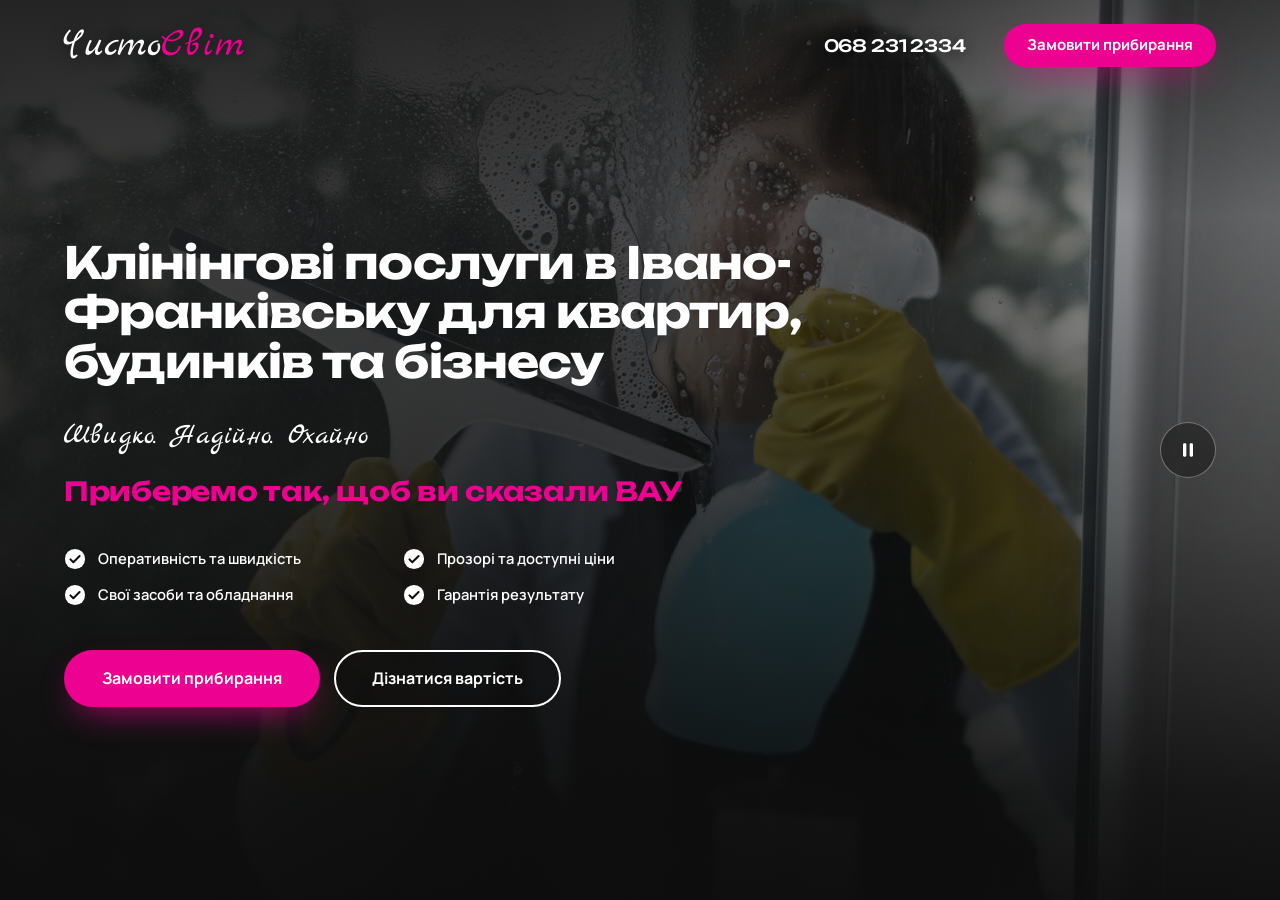
==== index.html @ 73d583f7 "feat: hero section for ChystoSvit cleaning site Full-bleed background video with poster fallback, of" ====
<!DOCTYPE html>
<html lang="uk">
<head>
  <meta charset="utf-8">
  <meta name="viewport" content="width=device-width, initial-scale=1">
  <title>ЧистоСвіт — клінінгові послуги в Івано-Франківську</title>
  <meta name="description" content="Комплексні клінінгові послуги в Івано-Франківську для квартир, будинків та бізнесу. Свої засоби та обладнання, прозорі ціни, гарантія результату.">

  <link rel="preconnect" href="https://fonts.googleapis.com">
  <link rel="preconnect" href="https://fonts.gstatic.com" crossorigin>
  <link href="https://fonts.googleapis.com/css2?family=Unbounded:wght@400;500;600;700;800&family=Manrope:wght@400;500;600;700;800&family=Marck+Script&display=swap" rel="stylesheet">

  <link rel="stylesheet" href="css/base.css">
  <link rel="stylesheet" href="css/styles.css">
</head>
<body>

<div class="cs-scope">

  <!-- ====================== Хедер ====================== -->
  <header class="cs-header">
    <div class="cs-shell cs-header__inner">
      <a class="cs-logo" href="#top">Чисто<b>Світ</b></a>
      <span class="cs-header__spacer"></span>
      <a class="cs-header__phone" href="tel:+380682312334">068 231 2334</a>
      <a class="cs-btn cs-btn--primary cs-btn--sm" href="#order"><span>Замовити прибирання</span></a>
    </div>
  </header>

  <!-- ====================== Перший екран ====================== -->
  <section class="cs-hero" id="top">

    <div class="cs-hero__media">
      <video
        class="cs-hero__video"
        autoplay
        muted
        loop
        playsinline
        preload="metadata"
        poster="assets/img/hero-poster.jpg"
        aria-hidden="true"
        tabindex="-1">
        <source src="assets/video/hero.mp4" type="video/mp4">
      </video>
    </div>

    <div class="cs-hero__scrim" aria-hidden="true"></div>

    <div class="cs-hero__body">
      <div class="cs-shell">
        <div class="cs-hero__copy">

          <h1 class="cs-hero__title">
            Клінінгові послуги в Івано-Франківську
            для квартир, будинків та бізнесу
          </h1>

          <p class="cs-hero__tagline">Швидко. Надійно. Охайно</p>

          <p class="cs-hero__claim">Приберемо так, щоб ви сказали ВАУ</p>

          <ul class="cs-bullets">
            <li>
              <svg viewBox="0 0 24 24" fill="none" aria-hidden="true"><circle cx="12" cy="12" r="11" fill="#fff"/><path d="M7 12.4l3.2 3.2L17 8.8" stroke="#0D0D0D" stroke-width="2.2" stroke-linecap="round" stroke-linejoin="round"/></svg>
              Оперативність та швидкість
            </li>
            <li>
              <svg viewBox="0 0 24 24" fill="none" aria-hidden="true"><circle cx="12" cy="12" r="11" fill="#fff"/><path d="M7 12.4l3.2 3.2L17 8.8" stroke="#0D0D0D" stroke-width="2.2" stroke-linecap="round" stroke-linejoin="round"/></svg>
              Прозорі та доступні ціни
            </li>
            <li>
              <svg viewBox="0 0 24 24" fill="none" aria-hidden="true"><circle cx="12" cy="12" r="11" fill="#fff"/><path d="M7 12.4l3.2 3.2L17 8.8" stroke="#0D0D0D" stroke-width="2.2" stroke-linecap="round" stroke-linejoin="round"/></svg>
              Свої засоби та обладнання
            </li>
            <li>
              <svg viewBox="0 0 24 24" fill="none" aria-hidden="true"><circle cx="12" cy="12" r="11" fill="#fff"/><path d="M7 12.4l3.2 3.2L17 8.8" stroke="#0D0D0D" stroke-width="2.2" stroke-linecap="round" stroke-linejoin="round"/></svg>
              Гарантія результату
            </li>
          </ul>

          <div class="cs-hero__actions">
            <a class="cs-btn cs-btn--primary" href="#order"><span>Замовити прибирання</span></a>
            <a class="cs-btn cs-btn--ghost" href="#prices"><span>Дізнатися вартість</span></a>
          </div>

        </div>
      </div>
    </div>

    <button class="cs-videobtn" type="button" aria-pressed="false" aria-label="Зупинити відео">
      <svg class="cs-icon-pause" viewBox="0 0 24 24" fill="currentColor" aria-hidden="true"><rect x="6" y="4" width="4" height="16" rx="1.4"/><rect x="14" y="4" width="4" height="16" rx="1.4"/></svg>
      <svg class="cs-icon-play" viewBox="0 0 24 24" fill="currentColor" aria-hidden="true"><path d="M7 4.6l12 7.4-12 7.4z"/></svg>
    </button>

  </section>

</div>

<script>
  (function () {
    var video = document.querySelector('.cs-hero__video');
    var btn = document.querySelector('.cs-videobtn');
    if (!video || !btn) return;

    function sync(paused) {
      btn.setAttribute('aria-pressed', paused ? 'true' : 'false');
      btn.setAttribute('aria-label', paused ? 'Відтворити відео' : 'Зупинити відео');
    }

    btn.addEventListener('click', function () {
      if (video.paused) { video.play(); } else { video.pause(); }
    });

    video.addEventListener('play', function () { sync(false); });
    video.addEventListener('pause', function () { sync(true); });

    // Якщо користувач просив зменшити анімацію — не програємо відео за замовчуванням
    var reduce = window.matchMedia('(prefers-reduced-motion: reduce)');
    if (reduce.matches) { video.pause(); sync(true); }
  })();
</script>

</body>
</html>
---- css/base.css ----
/* ==========================================================================
   Site-level reset — ТІЛЬКИ для окремого сайту.
   У Weblium цей файл НЕ переносимо: конструктор має власний базовий стиль,
   а глобальні селектори тут можуть зламати сусідні блоки.
   ========================================================================== */

html {
  -webkit-text-size-adjust: 100%;
}

body {
  margin: 0;
  padding: 0;
  background: #0D0D0D;
  overflow-x: hidden;
}

img,
video {
  max-width: 100%;
}
---- css/styles.css ----
/* ==========================================================================
   ЧистоСвіт — перший екран
   Усі правила під префіксом .cs- щоб блок можна було перенести у Weblium
   (HTML-блок) без конфліктів з темою конструктора.
   ========================================================================== */

.cs-scope {
  /* Кольори */
  --cs-pine: #0D0D0D;
  --cs-pine-2: #1A1A1A;
  --cs-pink: #EC0190;
  --cs-raspberry: #A8125A;
  --cs-rose: #E74376;
  --cs-blush: #F8E4F1;
  --cs-blush-2: #FCEEF7;
  --cs-ivory: #FBF8F5;
  --cs-ink: #201E1D;
  --cs-ink-soft: #5B5754;

  /* Форма */
  --cs-radius: 22px;
  --cs-radius-sm: 14px;
  --cs-shadow: 0 20px 50px -20px rgba(10, 10, 10, 0.35);

  /* Типографіка */
  --cs-font-display: 'Unbounded', system-ui, sans-serif;
  --cs-font-body: 'Manrope', system-ui, sans-serif;
  --cs-font-script: 'Marck Script', cursive;

  /* Сітка */
  --cs-pad-x: clamp(20px, 5vw, 72px);
  --cs-max: 1320px;

  position: relative;
  font-family: var(--cs-font-body);
  color: var(--cs-ink);
  -webkit-font-smoothing: antialiased;
  text-rendering: optimizeLegibility;
}

.cs-scope *,
.cs-scope *::before,
.cs-scope *::after { box-sizing: border-box; }

/* Скид через :where() — нульова специфічність.
   Зі звичайним `.cs-scope h1` (0,1,1) скид перебивав `.cs-hero__title` (0,1,0)
   і гасив усі margin-bottom у блоці. */
:where(.cs-scope) :where(p, h1, ul, li) { margin: 0; padding: 0; }
:where(.cs-scope) :where(ul) { list-style: none; }
:where(.cs-scope) :where(a) { text-decoration: none; color: inherit; }

.cs-shell {
  width: 100%;
  max-width: var(--cs-max);
  margin-inline: auto;
  padding-inline: var(--cs-pad-x);
}

/* --------------------------------------------------------------------------
   Хедер
   -------------------------------------------------------------------------- */

.cs-header {
  position: absolute;
  inset: 0 0 auto 0;
  z-index: 4;
  padding-block: clamp(14px, 2.2vw, 24px);
}

.cs-header__inner {
  display: flex;
  align-items: center;
  gap: clamp(16px, 3vw, 40px);
}

.cs-logo {
  font-family: var(--cs-font-script);
  font-size: clamp(28px, 3.4vw, 40px);
  line-height: 1;
  color: #fff;
  white-space: nowrap;
  text-shadow: 0 2px 14px rgba(0, 0, 0, 0.5);
}

.cs-logo b {
  color: var(--cs-pink);
  font-weight: inherit;
}

.cs-header__spacer { flex: 1 1 auto; }

.cs-header__phone {
  font-family: var(--cs-font-display);
  font-weight: 500;
  font-size: 17px;
  letter-spacing: -0.01em;
  color: #fff;
  white-space: nowrap;
  text-shadow: 0 2px 14px rgba(0, 0, 0, 0.5);
  transition: color 0.2s ease;
}

.cs-header__phone:hover { color: var(--cs-pink); }

/* --------------------------------------------------------------------------
   Кнопки
   -------------------------------------------------------------------------- */

.cs-btn {
  position: relative;
  overflow: hidden;
  display: inline-flex;
  align-items: center;
  justify-content: center;
  gap: 10px;
  border: 2px solid transparent;
  border-radius: 999px;
  padding: 18px 36px;
  font-family: var(--cs-font-body);
  font-weight: 700;
  font-size: 16px;
  line-height: 1.1;
  cursor: pointer;
  white-space: nowrap;
  transition: transform 0.18s ease, background-color 0.18s ease,
              border-color 0.18s ease, color 0.18s ease, box-shadow 0.18s ease;
}

/* Текст над анімованими шарами */
.cs-btn > span {
  position: relative;
  z-index: 2;
}

.cs-btn:active { transform: translateY(0) scale(0.985); }

.cs-btn--primary {
  background: var(--cs-pink);
  color: #fff;
  box-shadow: 0 14px 34px -14px rgba(236, 1, 144, 0.85);
  animation: cs-glow 3.2s ease-in-out infinite;
}

.cs-btn--primary:hover {
  background: #ff17a3;
  transform: translateY(-2px);
}

/* Проблиск, що пробігає кнопкою при наведенні */
.cs-btn--primary::after {
  content: '';
  position: absolute;
  inset: 0;
  z-index: 1;
  pointer-events: none;
  background: linear-gradient(
    105deg,
    transparent 38%,
    rgba(255, 255, 255, 0.42) 50%,
    transparent 62%
  );
  transform: translateX(-130%);
  transition: transform 0.65s ease;
}

.cs-btn--primary:hover::after { transform: translateX(130%); }

/* М'яке дихання тіні — притягує око до основної дії */
@keyframes cs-glow {
  0%, 100% { box-shadow: 0 14px 34px -14px rgba(236, 1, 144, 0.85); }
  50%      { box-shadow: 0 16px 42px -12px rgba(236, 1, 144, 1); }
}

.cs-btn--ghost {
  background: rgba(13, 13, 13, 0.28);
  border-color: #fff;
  color: #fff;
  backdrop-filter: blur(6px);
  -webkit-backdrop-filter: blur(6px);
}

/* Заливка зліва направо замість різкої зміни фону */
.cs-btn--ghost::before {
  content: '';
  position: absolute;
  inset: 0;
  z-index: 1;
  background: #fff;
  transform: scaleX(0);
  transform-origin: left center;
  transition: transform 0.3s cubic-bezier(0.4, 0, 0.2, 1);
}

.cs-btn--ghost:hover {
  color: var(--cs-pine);
  transform: translateY(-2px);
}

.cs-btn--ghost:hover::before { transform: scaleX(1); }

.cs-btn--sm {
  padding: 12px 22px;
  font-size: 15px;
  border-width: 1px;
  animation: none; /* дихання тіні лишаємо тільки головній кнопці екрана */
}

.cs-scope :is(a, button):focus-visible {
  outline: 3px solid var(--cs-pink);
  outline-offset: 3px;
  border-radius: 999px;
}

/* --------------------------------------------------------------------------
   Перший екран
   -------------------------------------------------------------------------- */

.cs-hero {
  position: relative;
  isolation: isolate;
  min-height: 640px;
  min-height: 100svh;
  display: flex;
  align-items: center;
  overflow: hidden;
  background: var(--cs-pine);
}

/* Відео / постер на всю ширину екрана */
.cs-hero__media {
  position: absolute;
  inset: 0;
  z-index: 0;
  overflow: hidden;
}

.cs-hero__video {
  width: 100%;
  height: 100%;
  object-fit: cover;
  object-position: 62% 42%;
  display: block;
  animation: cs-kenburns 26s ease-in-out infinite alternate;
}

@keyframes cs-kenburns {
  from { transform: scale(1.04) translate3d(0, 0, 0); }
  to   { transform: scale(1.12) translate3d(-1.2%, -0.8%, 0); }
}

/* Затемнення: зліва під текст, знизу — щоб кнопки й буліти лягли на темне */
.cs-hero__scrim {
  position: absolute;
  inset: 0;
  z-index: 1;
  background:
    linear-gradient(
      90deg,
      rgba(13, 13, 13, 0.78) 0%,
      rgba(13, 13, 13, 0.75) 42%,
      rgba(13, 13, 13, 0.60) 70%,
      rgba(13, 13, 13, 0.28) 90%,
      rgba(13, 13, 13, 0.08) 100%
    ),
    linear-gradient(
      180deg,
      rgba(13, 13, 13, 0.58) 0%,
      rgba(13, 13, 13, 0.10) 24%,
      rgba(13, 13, 13, 0.42) 58%,
      rgba(13, 13, 13, 0.88) 88%,
      rgba(13, 13, 13, 0.96) 100%
    );
}

.cs-hero__body {
  position: relative;
  z-index: 3;
  width: 100%;
  padding-block: clamp(110px, 15vh, 190px) clamp(70px, 10vh, 140px);
}

.cs-hero__copy {
  max-width: clamp(560px, 60vw, 1040px);
  color: #fff;
}

.cs-hero__title {
  font-family: var(--cs-font-display);
  font-weight: 700;
  /* Кегль підібраний на РЕАЛЬНИХ шрифтах (Unbounded помітно ширший за
     системний fallback): 3 рядки і весь екран без прокрутки на 720px висоти. */
  font-size: clamp(1.7rem, 3.45vw, 3.4rem);
  line-height: 1.12;
  letter-spacing: -0.02em;
  text-wrap: balance;
  margin-bottom: clamp(20px, 2.6vw, 34px);
}

/* Рядок-слоган під заголовком — фірмовим рукописним Marck Script.
   Той самий шрифт, що в лого: дає невимушену інтонацію замість корпоративного
   капсу. Це друге і останнє його місце на екрані — дизайн-система дозволяє
   Marck Script лише дозовано. */
.cs-hero__tagline {
  font-family: var(--cs-font-script);
  font-weight: 400;
  font-size: clamp(24px, 2.3vw, 34px);
  line-height: 1.2;
  letter-spacing: 0;
  text-transform: none;
  color: #fff;
  margin-bottom: clamp(14px, 1.6vw, 20px);
}

/* Головний акцентний рядок */
.cs-hero__claim {
  font-family: var(--cs-font-display);
  font-weight: 700;
  font-size: clamp(1.3rem, 2.05vw, 2rem);
  line-height: 1.25;
  letter-spacing: -0.01em;
  color: var(--cs-pink);
  max-width: 820px;
  margin-bottom: clamp(26px, 3.2vw, 40px);
}

/* Буліти 2×2 над кнопками */
.cs-bullets {
  display: grid;
  grid-template-columns: repeat(2, minmax(0, 1fr));
  gap: 14px clamp(24px, 3vw, 44px);
  max-width: 640px;
  margin-bottom: clamp(28px, 3.5vw, 44px);
}

/* Кнопки — останній елемент екрана */
.cs-hero__actions {
  display: flex;
  flex-wrap: wrap;
  gap: 14px;
}

.cs-bullets li {
  display: flex;
  align-items: center;
  gap: 12px;
  font-size: clamp(14px, 1.15vw, 16px);
  font-weight: 600;
  line-height: 1.35;
  color: #fff;
}

.cs-bullets svg {
  flex: 0 0 auto;
  width: 22px;
  height: 22px;
}

/* Пауза/відтворення відео — вимога WCAG 2.2.2 для автоплею */
.cs-videobtn {
  position: absolute;
  z-index: 3;
  right: var(--cs-pad-x);
  top: 50%;
  transform: translateY(-50%);
  width: 56px;
  height: 56px;
  display: grid;
  place-items: center;
  border: 1px solid rgba(255, 255, 255, 0.35);
  border-radius: 50%;
  background: rgba(13, 13, 13, 0.42);
  backdrop-filter: blur(10px);
  -webkit-backdrop-filter: blur(10px);
  color: #fff;
  cursor: pointer;
  transition: background-color 0.18s ease, border-color 0.18s ease;
}

.cs-videobtn:hover {
  background: rgba(13, 13, 13, 0.68);
  border-color: #fff;
}

.cs-videobtn svg { width: 20px; height: 20px; }

.cs-videobtn .cs-icon-play { display: none; }
.cs-videobtn[aria-pressed="true"] .cs-icon-play { display: block; }
.cs-videobtn[aria-pressed="true"] .cs-icon-pause { display: none; }

/* --------------------------------------------------------------------------
   Адаптив
   -------------------------------------------------------------------------- */

@media (max-width: 900px) {
  /* На вузьких екранах дзвінок — найцінніша дія в хедері,
     тому кнопку ховаємо, а телефон робимо помітною пігулкою. */
  .cs-header .cs-btn { display: none; }

  .cs-header__phone {
    padding: 13px 20px; /* тап-таргет ≥44px */
    border-radius: 999px;
    background: var(--cs-pink);
    font-size: 15px;
    text-shadow: none;
    box-shadow: 0 12px 28px -14px rgba(236, 1, 144, 0.9);
  }

  .cs-header__phone:hover { color: #fff; }

  .cs-hero__scrim {
    background: linear-gradient(
      180deg,
      rgba(13, 13, 13, 0.74) 0%,
      rgba(13, 13, 13, 0.46) 26%,
      rgba(13, 13, 13, 0.78) 62%,
      rgba(13, 13, 13, 0.96) 100%
    );
  }

  .cs-hero__body { padding-block: 110px 80px; }

  .cs-videobtn {
    top: auto;
    bottom: 22px;
    transform: none;
    width: 48px;
    height: 48px;
  }
}

@media (max-width: 560px) {
  .cs-hero__actions { flex-direction: column; align-items: stretch; }

  .cs-hero__actions .cs-btn { width: 100%; }

  .cs-bullets { grid-template-columns: 1fr; gap: 12px; }

  .cs-videobtn { right: auto; left: var(--cs-pad-x); }
}

/* --------------------------------------------------------------------------
   Доступність
   -------------------------------------------------------------------------- */

@media (prefers-reduced-motion: reduce) {
  .cs-scope *,
  .cs-scope *::before,
  .cs-scope *::after {
    animation-duration: 0.001ms !important;
    animation-iteration-count: 1 !important;
    transition-duration: 0.001ms !important;
  }
  .cs-hero__video { transform: scale(1.04); }
}

.cs-visually-hidden {
  position: absolute;
  width: 1px;
  height: 1px;
  padding: 0;
  margin: -1px;
  overflow: hidden;
  clip: rect(0 0 0 0);
  white-space: nowrap;
  border: 0;
}
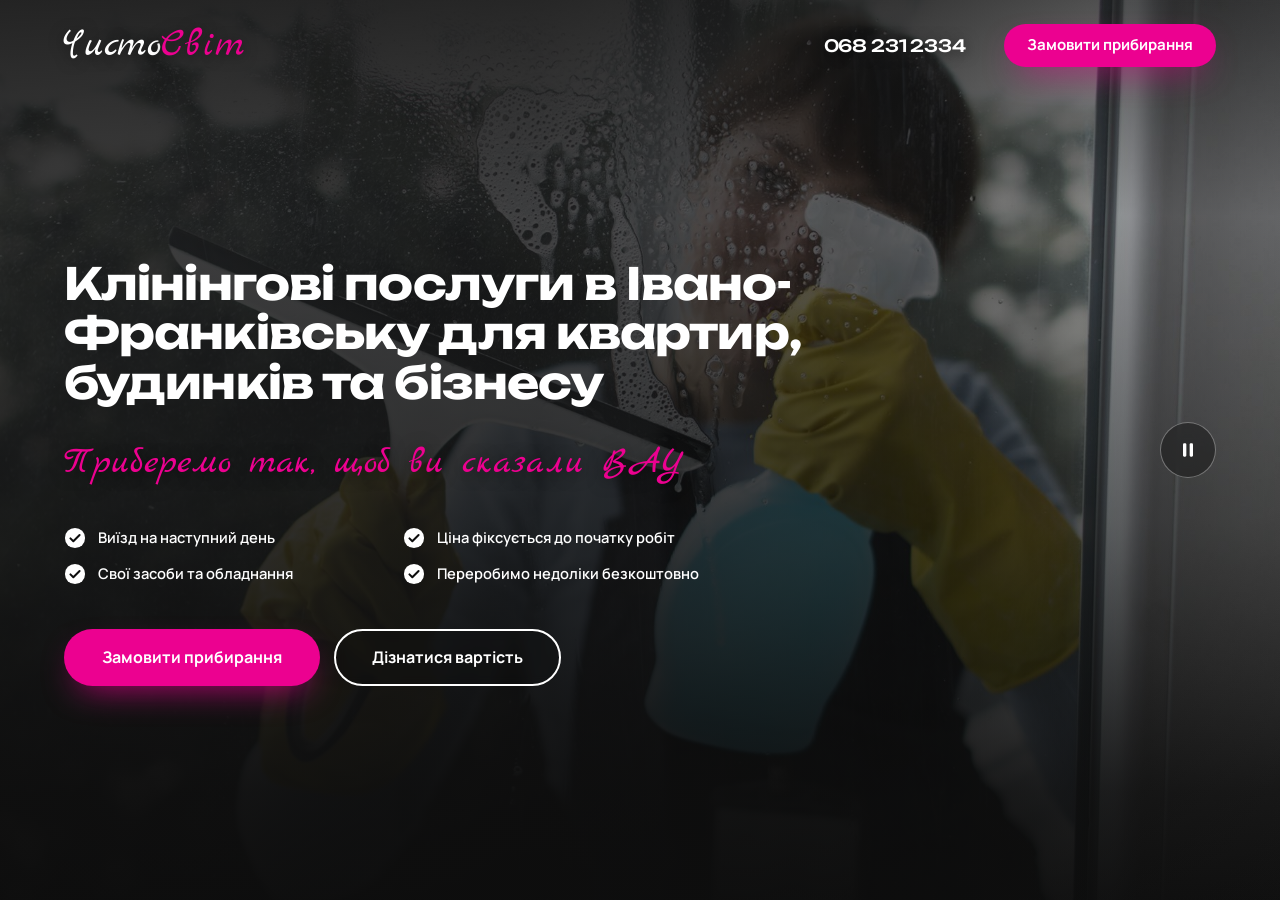
==== commit 1d1de6c9: "refactor(hero): cut filler copy, move accent line to brand script Of the 35 words on screen, 22 stat" ====
--- a/index.html
+++ b/index.html
@@ -56,18 +56,16 @@
             для квартир, будинків та бізнесу
           </h1>
 
-          <p class="cs-hero__tagline">Швидко. Надійно. Охайно</p>
-
           <p class="cs-hero__claim">Приберемо так, щоб ви сказали ВАУ</p>
 
           <ul class="cs-bullets">
             <li>
               <svg viewBox="0 0 24 24" fill="none" aria-hidden="true"><circle cx="12" cy="12" r="11" fill="#fff"/><path d="M7 12.4l3.2 3.2L17 8.8" stroke="#0D0D0D" stroke-width="2.2" stroke-linecap="round" stroke-linejoin="round"/></svg>
-              Оперативність та швидкість
+              Виїзд на наступний день
             </li>
             <li>
               <svg viewBox="0 0 24 24" fill="none" aria-hidden="true"><circle cx="12" cy="12" r="11" fill="#fff"/><path d="M7 12.4l3.2 3.2L17 8.8" stroke="#0D0D0D" stroke-width="2.2" stroke-linecap="round" stroke-linejoin="round"/></svg>
-              Прозорі та доступні ціни
+              Ціна фіксується до початку робіт
             </li>
             <li>
               <svg viewBox="0 0 24 24" fill="none" aria-hidden="true"><circle cx="12" cy="12" r="11" fill="#fff"/><path d="M7 12.4l3.2 3.2L17 8.8" stroke="#0D0D0D" stroke-width="2.2" stroke-linecap="round" stroke-linejoin="round"/></svg>
@@ -75,7 +73,7 @@
             </li>
             <li>
               <svg viewBox="0 0 24 24" fill="none" aria-hidden="true"><circle cx="12" cy="12" r="11" fill="#fff"/><path d="M7 12.4l3.2 3.2L17 8.8" stroke="#0D0D0D" stroke-width="2.2" stroke-linecap="round" stroke-linejoin="round"/></svg>
-              Гарантія результату
+              Переробимо недоліки безкоштовно
             </li>
           </ul>
 
--- a/css/styles.css
+++ b/css/styles.css
@@ -296,29 +296,20 @@
   margin-bottom: clamp(20px, 2.6vw, 34px);
 }
 
-/* Рядок-слоган під заголовком — фірмовим рукописним Marck Script.
-   Той самий шрифт, що в лого: дає невимушену інтонацію замість корпоративного
-   капсу. Це друге і останнє його місце на екрані — дизайн-система дозволяє
-   Marck Script лише дозовано. */
-.cs-hero__tagline {
+/* Головний акцентний рядок — фірмовим рукописним Marck Script.
+   Той самий шрифт, що в лого: дає невимушену інтонацію бренду замість
+   корпоративної. Це друге і останнє його місце на екрані — дизайн-система
+   дозволяє Marck Script лише дозовано.
+   Накреслення тонке, тому кегль більший за звичайний текст, а на відео
+   додано мʼяку тінь: без неї тонкі штрихи губляться на світлих кадрах. */
+.cs-hero__claim {
   font-family: var(--cs-font-script);
   font-weight: 400;
-  font-size: clamp(24px, 2.3vw, 34px);
-  line-height: 1.2;
+  font-size: clamp(30px, 2.9vw, 44px);
+  line-height: 1.25;
   letter-spacing: 0;
-  text-transform: none;
-  color: #fff;
-  margin-bottom: clamp(14px, 1.6vw, 20px);
-}
-
-/* Головний акцентний рядок */
-.cs-hero__claim {
-  font-family: var(--cs-font-display);
-  font-weight: 700;
-  font-size: clamp(1.3rem, 2.05vw, 2rem);
-  line-height: 1.25;
-  letter-spacing: -0.01em;
   color: var(--cs-pink);
+  text-shadow: 0 2px 16px rgba(0, 0, 0, 0.55);
   max-width: 820px;
   margin-bottom: clamp(26px, 3.2vw, 40px);
 }
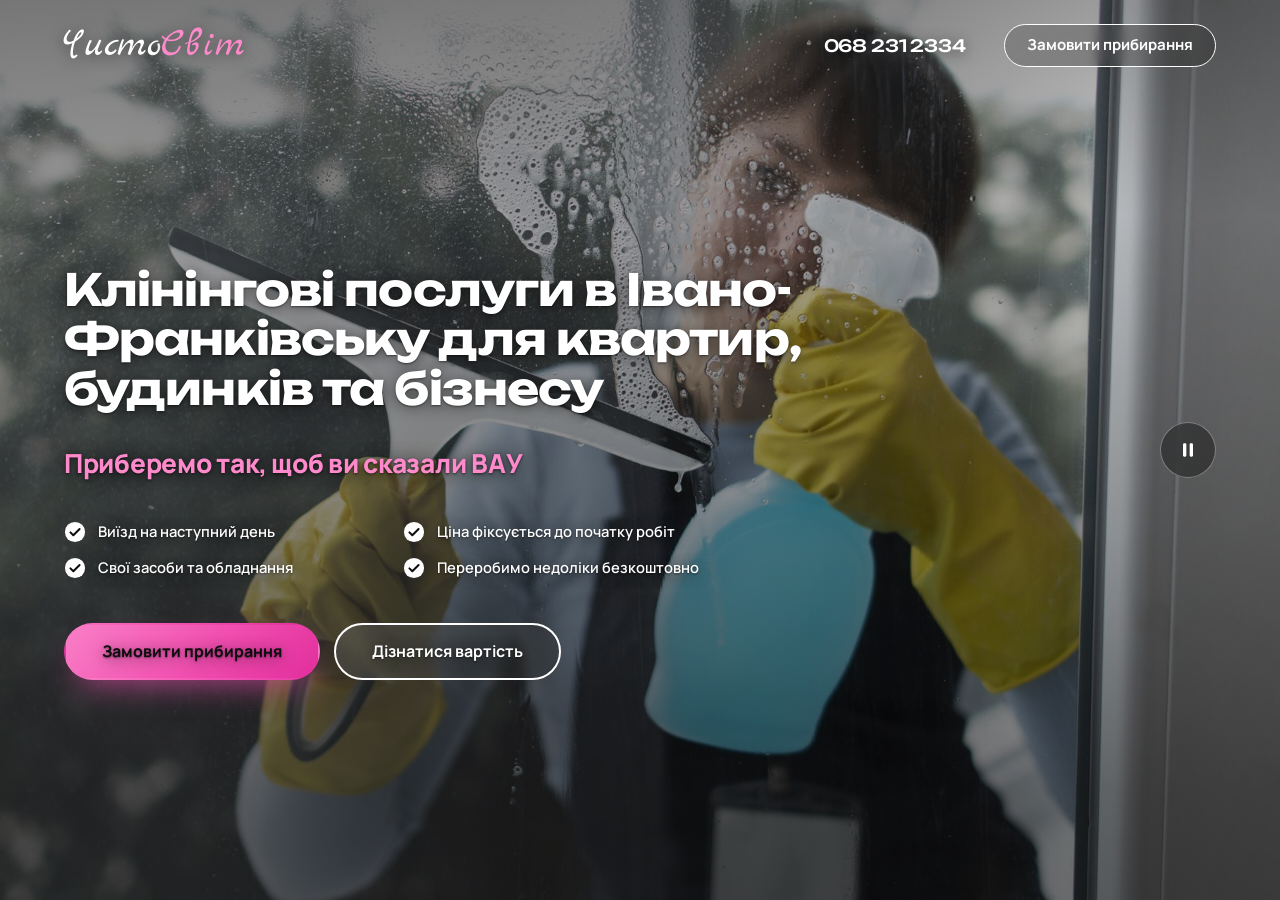
==== commit 7f67604e: "refactor(hero): one filled CTA, unified pinks, drop script from the claim Header button was a second" ====
--- a/index.html
+++ b/index.html
@@ -23,7 +23,7 @@
       <a class="cs-logo" href="#top">Чисто<b>Світ</b></a>
       <span class="cs-header__spacer"></span>
       <a class="cs-header__phone" href="tel:+380682312334">068 231 2334</a>
-      <a class="cs-btn cs-btn--primary cs-btn--sm" href="#order"><span>Замовити прибирання</span></a>
+      <a class="cs-btn cs-btn--ghost cs-btn--sm" href="#order"><span>Замовити прибирання</span></a>
     </div>
   </header>
 
--- a/css/styles.css
+++ b/css/styles.css
@@ -9,6 +9,17 @@
   --cs-pine: #0D0D0D;
   --cs-pine-2: #1A1A1A;
   --cs-pink: #EC0190;
+  /* Освітлений рожевий — тільки для тексту поверх відео.
+     Фірмовий #EC0190 на ледь затемненому кадрі дає 2.26:1 і не проходить
+     навіть поріг великого тексту (3:1). Цей відтінок дає 4.44:1. */
+  /* Рожевий має дві ролі, тон однаковий (~325°), різна світлість:
+     --cs-pink-soft — рожеве ЯК ТЕКСТ поверх відео (лого, акцентна фраза)
+     --cs-pink-btn  — рожеве ЯК ЗАЛИВКА під чорний підпис (кнопки, пігулка)
+     Темніший --cs-pink лишається для дрібних елементів на світлому фоні. */
+  --cs-pink-soft: #FF8ACB;
+  /* Кнопкова заливка. Знято з Instagram: тон бренду 324°, світлість ~70%,
+     а не 46% як у --cs-pink. Підпис на ній ЧОРНИЙ — білий дає лише 2.66:1. */
+  --cs-pink-btn: #F04FB0;
   --cs-raspberry: #A8125A;
   --cs-rose: #E74376;
   --cs-blush: #F8E4F1;
@@ -83,7 +94,9 @@
 }
 
 .cs-logo b {
-  color: var(--cs-pink);
+  /* Той самий рожевий, що й акцентна фраза. Фірмовий --cs-pink на відео
+     дає 2.15:1 — «Світ» ледь читався. */
+  color: var(--cs-pink-soft);
   font-weight: inherit;
 }
 
@@ -135,14 +148,14 @@
 .cs-btn:active { transform: translateY(0) scale(0.985); }
 
 .cs-btn--primary {
-  background: var(--cs-pink);
-  color: #fff;
-  box-shadow: 0 14px 34px -14px rgba(236, 1, 144, 0.85);
+  background: linear-gradient(135deg, #FA7FC6 0%, #F04FB0 55%, #E22E9C 100%);
+  color: var(--cs-pine); /* чорний підпис: на світлому рожевому білий не читається */
+  box-shadow: 0 14px 34px -14px rgba(240, 79, 176, 0.85);
   animation: cs-glow 3.2s ease-in-out infinite;
 }
 
 .cs-btn--primary:hover {
-  background: #ff17a3;
+  background: linear-gradient(135deg, #FF97D3 0%, #F868BE 55%, #EE45A9 100%);
   transform: translateY(-2px);
 }
 
@@ -167,12 +180,14 @@
 
 /* М'яке дихання тіні — притягує око до основної дії */
 @keyframes cs-glow {
-  0%, 100% { box-shadow: 0 14px 34px -14px rgba(236, 1, 144, 0.85); }
-  50%      { box-shadow: 0 16px 42px -12px rgba(236, 1, 144, 1); }
+  0%, 100% { box-shadow: 0 14px 34px -14px rgba(240, 79, 176, 0.85); }
+  50%      { box-shadow: 0 16px 42px -12px rgba(240, 79, 176, 1); }
 }
 
 .cs-btn--ghost {
-  background: rgba(13, 13, 13, 0.28);
+  background:
+    linear-gradient(135deg, rgba(255, 255, 255, 0.16) 0%, rgba(255, 255, 255, 0.03) 100%),
+    rgba(13, 13, 13, 0.34);
   border-color: #fff;
   color: #fff;
   backdrop-filter: blur(6px);
@@ -256,19 +271,19 @@
   background:
     linear-gradient(
       90deg,
-      rgba(13, 13, 13, 0.78) 0%,
-      rgba(13, 13, 13, 0.75) 42%,
-      rgba(13, 13, 13, 0.60) 70%,
-      rgba(13, 13, 13, 0.28) 90%,
-      rgba(13, 13, 13, 0.08) 100%
+      rgba(13, 13, 13, 0.39) 0%,
+      rgba(13, 13, 13, 0.37) 42%,
+      rgba(13, 13, 13, 0.30) 70%,
+      rgba(13, 13, 13, 0.14) 90%,
+      rgba(13, 13, 13, 0.04) 100%
     ),
     linear-gradient(
       180deg,
-      rgba(13, 13, 13, 0.58) 0%,
-      rgba(13, 13, 13, 0.10) 24%,
-      rgba(13, 13, 13, 0.42) 58%,
-      rgba(13, 13, 13, 0.88) 88%,
-      rgba(13, 13, 13, 0.96) 100%
+      rgba(13, 13, 13, 0.29) 0%,
+      rgba(13, 13, 13, 0.05) 24%,
+      rgba(13, 13, 13, 0.21) 58%,
+      rgba(13, 13, 13, 0.44) 88%,
+      rgba(13, 13, 13, 0.48) 100%
     );
 }
 
@@ -282,6 +297,9 @@
 .cs-hero__copy {
   max-width: clamp(560px, 60vw, 1040px);
   color: #fff;
+  /* Затемнення тепер ледь помітне, тому текст спирається на власну тінь.
+     Кадр відео змінюється, і на світлих кадрах без неї білий провалюється. */
+  text-shadow: 0 1px 2px rgba(0, 0, 0, 0.45), 0 2px 14px rgba(0, 0, 0, 0.5);
 }
 
 .cs-hero__title {
@@ -303,13 +321,17 @@
    Накреслення тонке, тому кегль більший за звичайний текст, а на відео
    додано мʼяку тінь: без неї тонкі штрихи губляться на світлих кадрах. */
 .cs-hero__claim {
-  font-family: var(--cs-font-script);
-  font-weight: 400;
-  font-size: clamp(30px, 2.9vw, 44px);
-  line-height: 1.25;
-  letter-spacing: 0;
-  color: var(--cs-pink);
-  text-shadow: 0 2px 16px rgba(0, 0, 0, 0.55);
+  /* Manrope, не рукописний: це продавальний рядок, його треба прочитати,
+     а не роздивитись. Тонкі штрихи Marck Script на рухомому відео —
+     найгірше поєднання для читабельності, і воно змушувало вибирати
+     колір під шрифт, а не під сенс. Marck Script лишається тільки в лого. */
+  font-family: var(--cs-font-body);
+  font-weight: 800;
+  font-size: clamp(1.3rem, 2.05vw, 2rem);
+  line-height: 1.3;
+  letter-spacing: -0.01em;
+  color: var(--cs-pink-soft);
+  text-shadow: 0 1px 3px rgba(0, 0, 0, 0.6), 0 2px 18px rgba(0, 0, 0, 0.7);
   max-width: 820px;
   margin-bottom: clamp(26px, 3.2vw, 40px);
 }
@@ -390,21 +412,26 @@
   .cs-header__phone {
     padding: 13px 20px; /* тап-таргет ≥44px */
     border-radius: 999px;
-    background: var(--cs-pink);
+    background: linear-gradient(135deg, #FA7FC6 0%, #F04FB0 55%, #E22E9C 100%);
+    color: var(--cs-pine); /* як на кнопках: білий на світлому рожевому дає 2.66:1 */
     font-size: 15px;
     text-shadow: none;
-    box-shadow: 0 12px 28px -14px rgba(236, 1, 144, 0.9);
-  }
-
-  .cs-header__phone:hover { color: #fff; }
+    box-shadow: 0 12px 28px -14px rgba(240, 79, 176, 0.9);
+  }
+
+  .cs-header__phone:hover { color: var(--cs-pine); }
 
   .cs-hero__scrim {
+    /* На мобільному кадр обрізається до вертикального і потрапляє на світлішу
+       ділянку, а бічного затемнення тут немає взагалі. Тому воно сильніше за
+       десктопне — інакше текст не проходить поріг контрасту. Усе одно помітно
+       світліше, ніж було (0.74 / 0.46 / 0.78 / 0.96). */
     background: linear-gradient(
       180deg,
-      rgba(13, 13, 13, 0.74) 0%,
-      rgba(13, 13, 13, 0.46) 26%,
-      rgba(13, 13, 13, 0.78) 62%,
-      rgba(13, 13, 13, 0.96) 100%
+      rgba(13, 13, 13, 0.50) 0%,
+      rgba(13, 13, 13, 0.42) 26%,
+      rgba(13, 13, 13, 0.54) 62%,
+      rgba(13, 13, 13, 0.62) 100%
     );
   }
 
@@ -427,6 +454,66 @@
   .cs-bullets { grid-template-columns: 1fr; gap: 12px; }
 
   .cs-videobtn { right: auto; left: var(--cs-pad-x); }
+}
+
+/* --------------------------------------------------------------------------
+   Низькі екрани
+
+   Усе вище реагує на ШИРИНУ. Але екран може бути низьким при будь-якій
+   ширині: старий телефон 360×640, будь-який телефон у ландшафті, вікно
+   браузера на пів-висоти. Там блок вилазив за межі екрана і кнопки
+   опинялись за згином. Тому окремо стискаємо вертикальний ритм.
+   -------------------------------------------------------------------------- */
+
+@media (max-height: 700px) {
+  .cs-hero__body { padding-block: 92px 28px; }
+
+  .cs-hero__title {
+    font-size: clamp(1.25rem, 2.9vw, 2rem);
+    margin-bottom: 12px;
+  }
+
+  /* Рожевий на відео проходить поріг лише як великий текст. Manrope 800 —
+     жирне накреслення, тож «великий» починається з 18.66px; 22px дає запас. */
+  .cs-hero__claim {
+    font-size: clamp(22px, 2.4vw, 30px);
+    margin-bottom: 16px;
+  }
+
+  .cs-bullets {
+    gap: 9px clamp(20px, 3vw, 40px);
+    margin-bottom: 18px;
+  }
+
+  .cs-bullets li { font-size: 13px; }
+  .cs-bullets svg { width: 18px; height: 18px; }
+
+  .cs-hero__actions .cs-btn { padding: 13px 24px; font-size: 15px; }
+
+  .cs-videobtn { width: 42px; height: 42px; }
+}
+
+/* Ландшафт телефона: широко, але дуже низько. Ширина тут потрапляє під
+   мобільні правила, хоча місця по горизонталі вистачає — повертаємо
+   буліти у дві колонки, а кнопки в рядок. */
+@media (max-height: 500px) and (orientation: landscape) {
+  .cs-hero__body { padding-block: 74px 18px; }
+
+  .cs-hero__title { font-size: clamp(1.15rem, 2.4vw, 1.6rem); margin-bottom: 8px; }
+  .cs-hero__claim { font-size: clamp(20px, 2.4vw, 26px); margin-bottom: 12px; }
+
+  .cs-bullets {
+    grid-template-columns: repeat(2, minmax(0, 1fr));
+    gap: 7px 28px;
+    margin-bottom: 14px;
+  }
+
+  .cs-bullets li { font-size: 12.5px; }
+
+  .cs-hero__actions { flex-direction: row; flex-wrap: nowrap; }
+  .cs-hero__actions .cs-btn { width: auto; padding: 11px 20px; font-size: 14px; }
+
+  .cs-videobtn { width: 38px; height: 38px; bottom: 12px; }
 }
 
 /* --------------------------------------------------------------------------
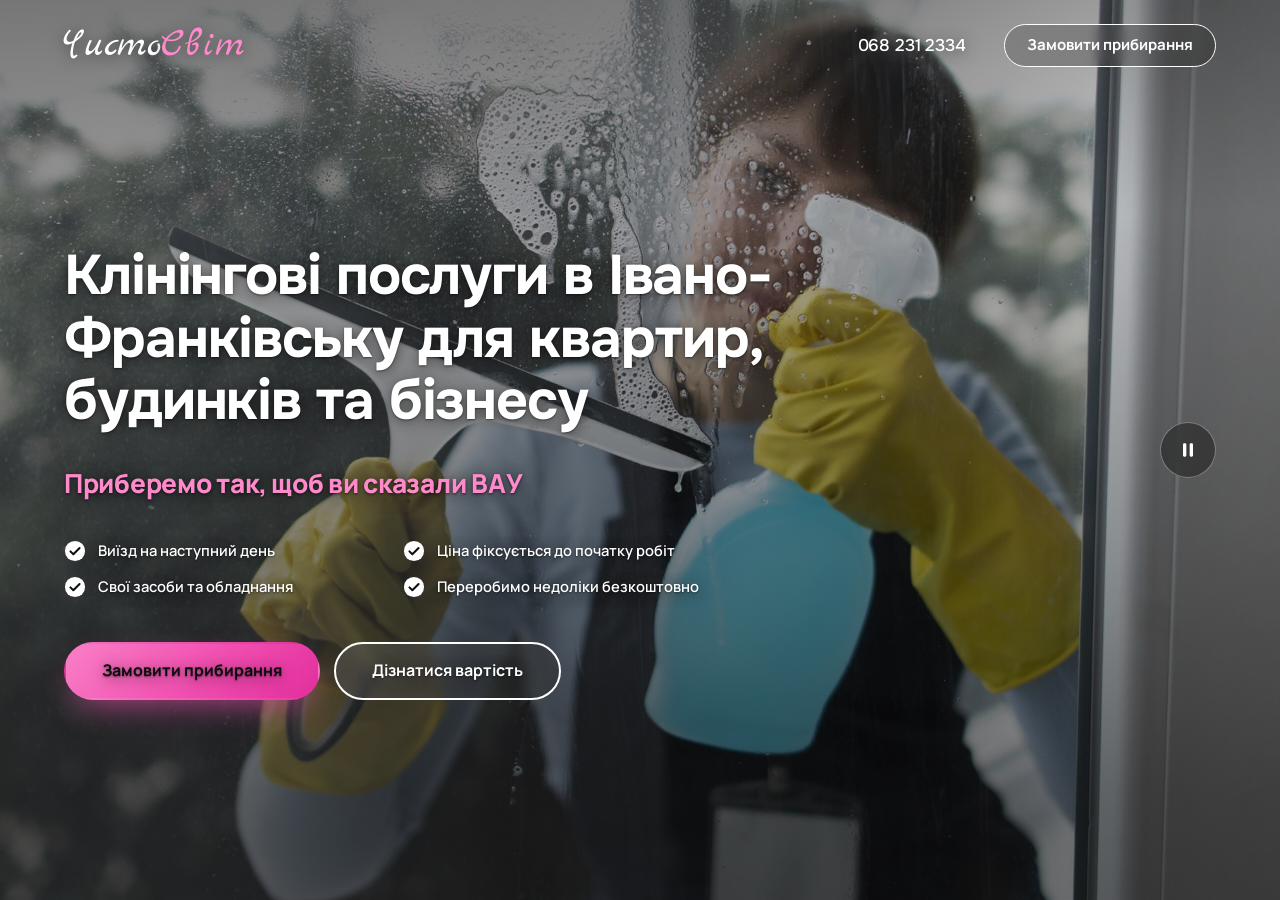
==== commit ddfa310a: "refactor(type): swap heading face to Onest, raise the size it buys back Unbounded was the widest opt" ====
--- a/index.html
+++ b/index.html
@@ -8,7 +8,7 @@
 
   <link rel="preconnect" href="https://fonts.googleapis.com">
   <link rel="preconnect" href="https://fonts.gstatic.com" crossorigin>
-  <link href="https://fonts.googleapis.com/css2?family=Unbounded:wght@400;500;600;700;800&family=Manrope:wght@400;500;600;700;800&family=Marck+Script&display=swap" rel="stylesheet">
+  <link href="https://fonts.googleapis.com/css2?family=Onest:wght@400;500;600;700;800&family=Manrope:wght@400;500;600;700;800&family=Marck+Script&display=swap" rel="stylesheet">
 
   <link rel="stylesheet" href="css/base.css">
   <link rel="stylesheet" href="css/styles.css">
--- a/css/styles.css
+++ b/css/styles.css
@@ -34,7 +34,7 @@
   --cs-shadow: 0 20px 50px -20px rgba(10, 10, 10, 0.35);
 
   /* Типографіка */
-  --cs-font-display: 'Unbounded', system-ui, sans-serif;
+  --cs-font-display: 'Onest', system-ui, sans-serif;
   --cs-font-body: 'Manrope', system-ui, sans-serif;
   --cs-font-script: 'Marck Script', cursive;
 
@@ -305,9 +305,10 @@
 .cs-hero__title {
   font-family: var(--cs-font-display);
   font-weight: 700;
-  /* Кегль підібраний на РЕАЛЬНИХ шрифтах (Unbounded помітно ширший за
-     системний fallback): 3 рядки і весь екран без прокрутки на 720px висоти. */
-  font-size: clamp(1.7rem, 3.45vw, 3.4rem);
+  /* Кегль підібраний на реальних шрифтах. Onest на ~23% вужчий за Unbounded,
+     тому за той самий простір поміщається помітно більший заголовок —
+     стеля для 3 рядків піднялась з 45px до 60px. */
+  font-size: clamp(1.7rem, 4.35vw, 4rem);
   line-height: 1.12;
   letter-spacing: -0.02em;
   text-wrap: balance;
@@ -469,7 +470,7 @@
   .cs-hero__body { padding-block: 92px 28px; }
 
   .cs-hero__title {
-    font-size: clamp(1.25rem, 2.9vw, 2rem);
+    font-size: clamp(1.4rem, 3.4vw, 2.25rem);
     margin-bottom: 12px;
   }
 
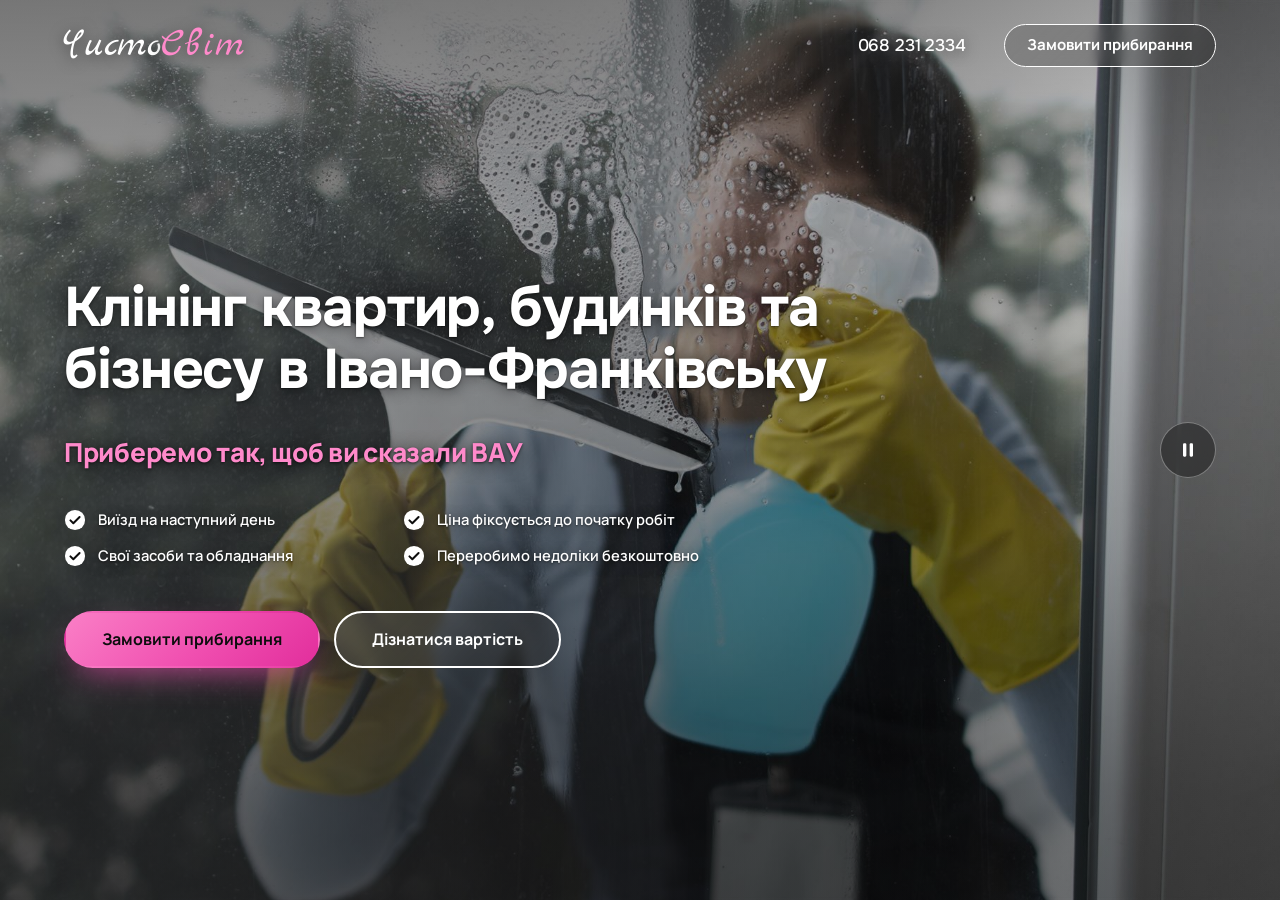
==== commit c481f5c4: "copy(hero): lead the H1 with "клінінг", move the city to the end Two problems with the old headline." ====
--- a/index.html
+++ b/index.html
@@ -3,8 +3,11 @@
 <head>
   <meta charset="utf-8">
   <meta name="viewport" content="width=device-width, initial-scale=1">
-  <title>ЧистоСвіт — клінінгові послуги в Івано-Франківську</title>
-  <meta name="description" content="Комплексні клінінгові послуги в Івано-Франківську для квартир, будинків та бізнесу. Свої засоби та обладнання, прозорі ціни, гарантія результату.">
+  <!-- Ключове слово на початку — так само, як у місцевих конкурентів, і те саме
+       «клінінг», що в H1. «Клінінгові послуги» не використовуємо: цієї фрази
+       немає в жодному з 7 заголовків конкурентів по Івано-Франківську. -->
+  <title>Клінінг квартир, будинків та бізнесу в Івано-Франківську — ЧистоСвіт</title>
+  <meta name="description" content="Клінінг квартир, будинків та бізнесу в Івано-Франківську. Виїзд на наступний день, ціна фіксується до початку робіт, свої засоби та обладнання.">
 
   <link rel="preconnect" href="https://fonts.googleapis.com">
   <link rel="preconnect" href="https://fonts.gstatic.com" crossorigin>
@@ -52,8 +55,8 @@
         <div class="cs-hero__copy">
 
           <h1 class="cs-hero__title">
-            Клінінгові послуги в Івано-Франківську
-            для квартир, будинків та бізнесу
+            Клінінг квартир, будинків та бізнесу
+            в Івано-Франківську
           </h1>
 
           <p class="cs-hero__claim">Приберемо так, щоб ви сказали ВАУ</p>
--- a/css/styles.css
+++ b/css/styles.css
@@ -139,10 +139,13 @@
               border-color 0.18s ease, color 0.18s ease, box-shadow 0.18s ease;
 }
 
-/* Текст над анімованими шарами */
+/* Текст над анімованими шарами.
+   Тінь скидаємо: кнопка має власну заливку, підпис і так контрастний,
+   а успадкована з .cs-hero__copy тінь бруднила його. */
 .cs-btn > span {
   position: relative;
   z-index: 2;
+  text-shadow: none;
 }
 
 .cs-btn:active { transform: translateY(0) scale(0.985); }
